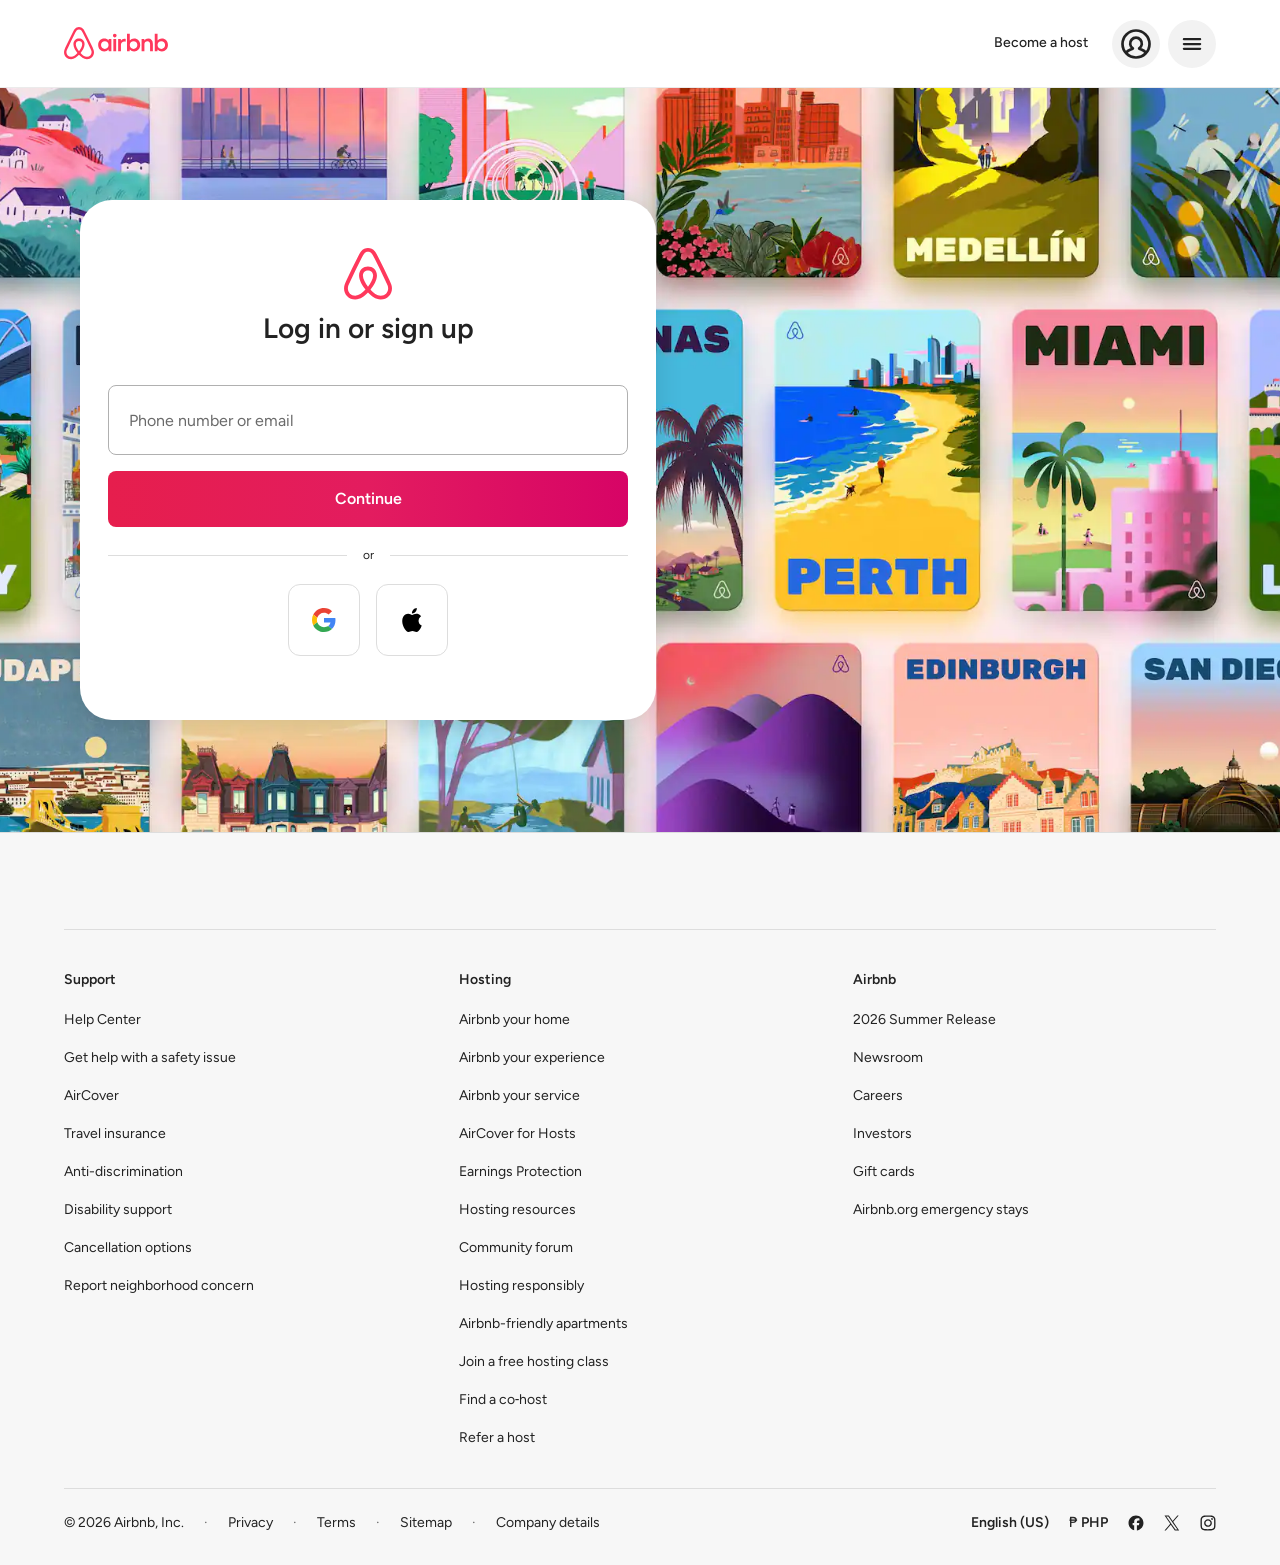
==== views/login.html @ 567bbfa2 "done clone" ====
<!DOCTYPE html>
<html lang="en">
<head>
    <meta charset="UTF-8">
    <meta name="viewport" content="width=device-width, initial-scale=1.0">
    <title>Log In / Sign Up - Airbnb</title>
    <link rel="preconnect" href="https://fonts.googleapis.com">
    <link rel="preconnect" href="https://fonts.gstatic.com" crossorigin>
    <link href="https://fonts.googleapis.com/css2?family=Figtree:wght@400;500;600;700&display=swap" rel="stylesheet">
    <link rel="icon" type="image/png" href="/public/assets/images/tab_icon.png">
    <link rel="stylesheet" href="/public/css/main.css">
    <link rel="stylesheet" href="/public/css/login/login.css">
    <link rel="stylesheet" href="/public/css/footer/footer.css">
</head>
<body class="login_page">
    <svg width="0" height="0" style="position:absolute" aria-hidden="true">
        <defs>
            <path id="airbnb-path" d="M1494.71 456.953C1458.28 412.178 1408.46 389.892 1349.68 389.892C1233.51 389.892 1146.18 481.906 1146.18 605.892C1146.18 729.877 1233.51 821.892 1349.68 821.892C1408.46 821.892 1458.28 799.605 1494.71 754.83L1500.95 810.195H1589.84V401.588H1500.95L1494.71 456.953ZM1369.18 736.895C1295.33 736.895 1242.08 683.41 1242.08 605.892C1242.08 528.373 1295.33 474.888 1369.18 474.888C1443.02 474.888 1495.49 529.153 1495.49 605.892C1495.49 682.63 1443.8 736.895 1369.18 736.895ZM1656.11 810.195H1750.46V401.588H1656.11V810.195ZM948.912 666.715C875.618 506.859 795.308 344.664 713.438 184.809C698.623 155.177 670.554 98.2527 645.603 67.8412C609.736 24.1733 556.715 0.779785 502.915 0.779785C449.115 0.779785 396.094 24.1733 360.227 67.8412C335.277 98.2527 307.207 155.177 292.392 184.809C210.522 344.664 130.212 506.859 56.9187 666.715C47.5621 687.769 24.9504 737.675 16.3736 760.289C6.2373 787.581 0.779297 817.213 0.779297 846.845C0.779297 975.509 101.362 1079.22 235.473 1079.22C346.193 1079.22 434.3 1008.26 502.915 934.18C571.53 1008.26 659.638 1079.22 770.357 1079.22C904.468 1079.22 1005.83 975.509 1005.83 846.845C1005.83 817.213 999.593 787.581 989.457 760.289C980.88 737.675 958.268 687.769 948.912 666.715ZM502.915 810.195C447.555 738.455 396.094 649.56 396.094 577.819C396.094 506.079 446.776 470.209 502.915 470.209C559.055 470.209 610.516 508.419 610.516 577.819C610.516 647.22 558.275 738.455 502.915 810.195ZM770.357 998.902C688.362 998.902 618.032 941.557 555.741 872.656C619.966 792.541 690.826 679.121 690.826 577.819C690.826 458.513 598.04 389.892 502.915 389.892C407.79 389.892 315.784 458.513 315.784 577.819C315.784 679.098 386.145 792.478 450.144 872.593C387.845 941.526 317.491 998.902 235.473 998.902C146.586 998.902 81.0898 931.061 81.0898 846.845C81.0898 826.57 84.2087 807.856 91.2261 788.361C98.2436 770.426 120.855 720.52 130.212 701.025C203.505 541.17 282.256 380.534 364.126 220.679C378.941 191.047 403.891 141.921 422.605 119.307C442.877 94.3538 470.947 81.0975 502.915 81.0975C534.883 81.0975 562.953 94.3538 583.226 119.307C601.939 141.921 626.89 191.047 641.704 220.679C723.574 380.534 802.325 541.17 875.618 701.025C884.975 720.52 907.587 770.426 914.604 788.361C921.622 807.856 925.52 826.57 925.52 846.845C925.52 931.061 859.244 998.902 770.357 998.902ZM3285.71 389.892C3226.91 389.892 3175.97 413.098 3139.91 456.953V226.917H3045.56V810.195H3134.45L3140.69 754.83C3177.12 799.605 3226.94 821.892 3285.71 821.892C3401.89 821.892 3489.22 729.877 3489.22 605.892C3489.22 481.906 3401.89 389.892 3285.71 389.892ZM3266.22 736.895C3191.6 736.895 3139.91 682.63 3139.91 605.892C3139.91 529.153 3191.6 474.888 3266.22 474.888C3340.85 474.888 3393.32 528.373 3393.32 605.892C3393.32 683.41 3340.07 736.895 3266.22 736.895ZM2827.24 389.892C2766.15 389.892 2723.56 418.182 2699.37 456.953L2693.13 401.588H2604.24V810.195H2698.59V573.921C2698.59 516.217 2741.47 474.888 2800.73 474.888C2856.87 474.888 2888.84 513.097 2888.84 578.599V810.195H2983.19V566.903C2983.19 457.733 2923.15 389.892 2827.24 389.892ZM1911.86 460.072L1905.62 401.588H1816.73V810.195H1911.08V604.332C1911.08 532.592 1954.74 486.585 2027.26 486.585C2042.85 486.585 2058.44 488.144 2070.92 492.043V401.588C2059.22 396.91 2044.41 395.35 2028.04 395.35C1978.58 395.35 1936.66 421.177 1911.86 460.072ZM2353.96 389.892C2295.15 389.892 2244.21 413.098 2208.15 456.953V226.917H2113.8V810.195H2202.69L2208.93 754.83C2245.36 799.605 2295.18 821.892 2353.96 821.892C2470.13 821.892 2557.46 729.877 2557.46 605.892C2557.46 481.906 2470.13 389.892 2353.96 389.892ZM2334.46 736.895C2259.84 736.895 2208.15 682.63 2208.15 605.892C2208.15 529.153 2259.84 474.888 2334.46 474.888C2409.09 474.888 2461.56 528.373 2461.56 605.892C2461.56 683.41 2408.31 736.895 2334.46 736.895ZM1703.28 226.917C1669.48 226.917 1642.08 254.326 1642.08 288.13C1642.08 321.934 1669.48 349.343 1703.28 349.343C1737.09 349.343 1764.49 321.934 1764.49 288.13C1764.49 254.326 1737.09 226.917 1703.28 226.917Z" fill="currentColor"/>
        </defs>
    </svg>

    <header class="login_header">
        <a class="login_logo" href="/index.html" aria-label="Airbnb home">
            <svg viewBox="0 0 3490 1080"><use href="#airbnb-path"/></svg>
        </a>
        <div class="login_right">
            <a class="login_host" href="login.html">Become a host</a>
            <button class="login_icon" type="button" aria-label="Profile">
                <svg viewBox="0 0 32 32" role="img">
                    <circle cx="16" cy="16" r="16" fill="#F2F2F2"/>
                    <g fill="none" stroke="#222222" stroke-width="1.8" stroke-linecap="round" stroke-linejoin="round">
                        <circle cx="16" cy="16" r="9"/>
                        <path d="M9.6 21.6C10.6 20.3 12.3 19.9 13.9 19A3.9 3.9 0 1 1 18.1 19C19.7 19.9 21.4 20.3 22.4 21.6"/>
                    </g>
                </svg>
            </button>
            <button class="login_icon" type="button" aria-label="Menu">
                <svg viewBox="0 0 32 32" role="img">
                    <circle cx="16" cy="16" r="16" fill="#F2F2F2"/>
                    <g stroke="#222222" stroke-width="1.5" stroke-linecap="round">
                        <line x1="10.6" y1="12.8" x2="21.4" y2="12.8"/>
                        <line x1="10.6" y1="16" x2="21.4" y2="16"/>
                        <line x1="10.6" y1="19.2" x2="21.4" y2="19.2"/>
                    </g>
                </svg>
            </button>
        </div>
    </header>

    <main class="login_stage">
        <section class="login_card">
            <svg class="login_mark" viewBox="0 0 1006 1080" aria-hidden="true"><use href="#airbnb-path"/></svg>
            <h1 class="login_title">Log in or sign up</h1>

            <form class="login_form" novalidate>
                <label class="login_field">
                    <input class="login_input" type="text" name="identifier" placeholder="Phone number or email" autocomplete="username">
                    <span class="login_error" role="alert"></span>
                </label>
                <button class="login_continue" type="submit">Continue</button>
            </form>

            <div class="login_or"><span>or</span></div>

            <div class="login_social">
                <button class="login_provider" type="button" aria-label="Continue with Google">
                    <svg viewBox="0 0 48 48" aria-hidden="true">
                        <path fill="#EA4335" d="M24 9.5c3.54 0 6.71 1.22 9.21 3.6l6.85-6.85C35.9 2.38 30.47 0 24 0 14.62 0 6.51 5.38 2.56 13.22l7.98 6.19C12.43 13.72 17.74 9.5 24 9.5z"/>
                        <path fill="#4285F4" d="M46.98 24.55c0-1.57-.15-3.09-.38-4.55H24v9.02h12.94c-.58 2.96-2.26 5.48-4.78 7.18l7.73 6c4.51-4.18 7.09-10.36 7.09-17.65z"/>
                        <path fill="#FBBC05" d="M10.53 28.59c-.48-1.45-.76-2.99-.76-4.59s.27-3.14.76-4.59l-7.98-6.19C.92 16.46 0 20.12 0 24c0 3.88.92 7.54 2.56 10.78l7.97-6.19z"/>
                        <path fill="#34A853" d="M24 48c6.48 0 11.93-2.13 15.89-5.81l-7.73-6c-2.15 1.45-4.92 2.3-8.16 2.3-6.26 0-11.57-4.22-13.47-9.91l-7.98 6.19C6.51 42.62 14.62 48 24 48z"/>
                    </svg>
                </button>
                <button class="login_provider" type="button" aria-label="Continue with Apple">
                    <svg viewBox="0 0 24 24" aria-hidden="true">
                        <path fill="#000000" d="M12.152 6.896c-.948 0-2.415-1.078-3.96-1.04-2.04.027-3.91 1.183-4.961 3.014-2.117 3.675-.546 9.103 1.519 12.09 1.013 1.454 2.208 3.09 3.792 3.039 1.52-.065 2.09-.987 3.935-.987 1.831 0 2.35.987 3.96.948 1.637-.026 2.676-1.48 3.676-2.948 1.156-1.688 1.636-3.325 1.662-3.415-.039-.013-3.182-1.221-3.22-4.857-.026-3.04 2.48-4.494 2.597-4.559-1.429-2.09-3.623-2.324-4.39-2.376-2-.156-3.675 1.09-4.61 1.09zM15.53 3.83c.843-1.012 1.4-2.427 1.245-3.83-1.207.052-2.662.805-3.532 1.818-.78.896-1.454 2.338-1.273 3.714 1.338.104 2.715-.688 3.559-1.701"/>
                    </svg>
                </button>
            </div>
        </section>
    </main>

    <div data-include="/views/footer2.html"></div>

    <script src="/public/js/login.js"></script>
    <script src="/public/js/footer.js"></script>
</body>
</html>
---- public/css/main.css ----
:root {
    --palette-grey0: #FFFFFF;
    --page-max-width: 1760px;
    --page-gutter: clamp(1.5rem, 5vw, 5rem);
}

body {
    overflow-anchor: none;
}

.container,
.places {
    width: 100%;
    max-width: var(--page-max-width);
    margin-inline: auto;
    padding-inline: var(--page-gutter);
}

* {
    box-sizing: border-box;
    margin: 0;
    padding: 0;
}

body {
    font-family: "Figtree", -apple-system, BlinkMacSystemFont, "Segoe UI", Roboto, sans-serif;
    font-size: 0.875rem;
    line-height: 1.43;
    color: #222222;
    background-color: #fff;
    margin: 0;
    -webkit-font-smoothing: antialiased;
    -moz-osx-font-smoothing: grayscale;
    font-synthesis: none;
}

.logo {
    flex: 1 1 0;
    display: flex;
    justify-content: flex-start;
}

.logo svg {
    width: 6.5rem;
    height: auto;
    color: #FF385C;
}

.btn {
    outline: none;
    appearance: none;
    border: none;
    background: none;
    cursor: pointer;
    font-size: 0.875rem;
    font-weight: 500;
}
---- public/css/login/login.css ----
.login_page {
    min-height: 100vh;
    display: flex;
    flex-direction: column;
    background: #ffffff;
}

.login_header {
    position: sticky;
    top: 0;
    z-index: 10;
    display: flex;
    align-items: center;
    justify-content: space-between;
    height: 5.5rem;
    background: #ffffff;
    border-bottom: 1px solid #ebebeb;
    padding-inline: max(
        var(--page-gutter),
        calc((100% - var(--page-max-width)) / 2 + var(--page-gutter))
    );
}

.login_logo {
    display: block;
    color: #ff385c;
}

.login_logo svg {
    display: block;
    width: 6.5rem;
    height: auto;
}

.login_right {
    display: flex;
    align-items: center;
    gap: 0.5rem;
}

.login_host {
    padding: 0.75rem 1rem;
    border-radius: 999px;
    color: #222222;
    font-size: 0.875rem;
    font-weight: 500;
    text-decoration: none;
}

.login_host:hover {
    background: #f7f7f7;
}

.login_icon {
    display: block;
    width: 3rem;
    height: 3rem;
    padding: 0;
    border: none;
    border-radius: 50%;
    background: none;
    cursor: pointer;
}

.login_icon svg {
    display: block;
    width: 100%;
    height: 100%;
}

.login_stage {
    place-items: center;
    padding: 7rem 5rem;
    background: url("../../assets/images/bg.webp") center / cover no-repeat;
}

.login_card {
    width: 100%;
    max-width: 36rem;
    padding: 3rem 1.75rem 4rem;
    border-radius: 2rem;
    background: #ffffff;
    box-shadow: 0 8px 28px rgba(0, 0, 0, 0.12);
    text-align: center;
}

.login_mark {
    display: block;
    width: 3rem;
    height: auto;
    margin: 0 auto;
    color: #ff385c;
}

.login_title {
    margin: 0.75rem 0 2.5rem;
    color: #222222;
    font-size: 1.75rem;
    font-weight: 600;
    line-height: 1.2;
}

.login_field {
    display: block;
    text-align: left;
}

.login_input {
    width: 100%;
    height: 4.375rem;
    padding: 0 1.25rem;
    border: 1px solid #b0b0b0;
    border-radius: 0.5rem;
    background: #ffffff;
    color: #222222;
    font: inherit;
    font-size: 1rem;
    outline: none;
}

.login_input::placeholder {
    color: #6a6a6a;
}

.login_input:focus {
    border-color: #222222;
    box-shadow: 0 0 0 1px #222222;
}

.login_error {
    display: none;
    margin-top: 0.5rem;
    color: #c13515;
    font-size: 0.75rem;
}

.login_field.invalid .login_input {
    border-color: #c13515;
    box-shadow: 0 0 0 1px #c13515;
    background: #fff8f6;
}

.login_field.invalid .login_error {
    display: block;
}

.login_continue {
    width: 100%;
    height: 3.5rem;
    margin-top: 1rem;
    border: none;
    border-radius: 0.5rem;
    background: linear-gradient(to right, #e61e4d 0%, #e31c5f 50%, #d70466 100%);
    color: #ffffff;
    font: inherit;
    font-size: 1rem;
    font-weight: 600;
    cursor: pointer;
    transition: transform 0.1s ease;
}

.login_continue:active {
    transform: scale(0.98);
}

.login_or {
    display: flex;
    align-items: center;
    gap: 1rem;
    margin: 1.25rem 0;
    color: #222222;
    font-size: 0.75rem;
}

.login_or::before,
.login_or::after {
    content: "";
    flex: 1;
    height: 1px;
    background: #dddddd;
}

.login_social {
    display: flex;
    justify-content: center;
    gap: 1rem;
}

.login_provider {
    display: grid;
    place-items: center;
    width: 4.5rem;
    height: 4.5rem;
    border: 1px solid #dddddd;
    border-radius: 0.75rem;
    background: #ffffff;
    cursor: pointer;
    transition: background 0.15s ease, border-color 0.15s ease;
}

.login_provider:hover {
    background: #f7f7f7;
    border-color: #222222;
}

.login_provider svg {
    width: 1.5rem;
    height: 1.5rem;
}

@media (max-width: 600px) {
    .login_card {
        padding: 2rem 1.25rem 2.5rem;
        border-radius: 1.5rem;
    }

    .login_host {
        display: none;
    }
}
---- public/css/footer/footer.css ----
.footer {
    background: #f7f7f7;
    border-top: 1px solid #dddddd;
    color: #222222;
    padding-block: 3rem 2rem;
    padding-inline: max(
        var(--page-gutter),
        calc((100% - var(--page-max-width)) / 2 + var(--page-gutter))
    );
}

.footer a {
    color: inherit;
    text-decoration: none;
}

.footer a:hover {
    text-decoration: underline;
}

.footer_heading {
    font-size: 1.375rem;
    font-weight: 600;
    line-height: 1.25;
    margin-bottom: 1.25rem;
}

.footer_tabs {
    display: flex;
    gap: 2rem;
    border-bottom: 1px solid #dddddd;
    overflow-x: auto;
    scrollbar-width: none;
}

.footer_tabs::-webkit-scrollbar {
    display: none;
}

.footer_tab {
    flex: none;
    appearance: none;
    background: none;
    border: none;
    border-bottom: 2px solid transparent;
    margin-bottom: -1px;
    padding: 0.75rem 0;
    font: inherit;
    font-weight: 500;
    color: #6a6a6a;
    cursor: pointer;
    white-space: nowrap;
    transition: color 0.15s ease, border-color 0.15s ease;
}

.footer_tab:hover {
    color: #222222;
}

.footer_tab.active {
    color: #222222;
    font-weight: 600;
    border-bottom-color: #222222;
}

.footer_grid {
    display: grid;
    grid-template-columns: repeat(6, minmax(0, 1fr));
    gap: 1.5rem 1rem;
    list-style: none;
    padding-top: 1.75rem;
}

.footer_place {
    display: flex;
    flex-direction: column;
}

.footer_place_title {
    font-weight: 600;
    color: #222222;
}

.footer_place_type {
    color: #6a6a6a;
}

.footer_more {
    display: inline-flex;
    align-items: center;
    gap: 0.375rem;
    appearance: none;
    background: none;
    border: none;
    padding: 0;
    font: inherit;
    font-weight: 600;
    color: #222222;
    cursor: pointer;
}

.footer_more svg {
    width: 0.75rem;
    height: 0.75rem;
    transition: transform 0.2s ease;
}

.footer_more.expanded svg {
    transform: rotate(180deg);
}

.footer_links {
    display: grid;
    grid-template-columns: repeat(3, minmax(0, 1fr));
    gap: 2rem;
    margin-top: 3rem;
    padding-top: 2.5rem;
    border-top: 1px solid #dddddd;
}

.footer_column h3 {
    font-size: 0.875rem;
    font-weight: 600;
    margin-bottom: 1.25rem;
}

.footer_column ul {
    display: flex;
    flex-direction: column;
    gap: 1.125rem;
    list-style: none;
}

.footer_bottom {
    display: flex;
    flex-wrap: wrap;
    justify-content: space-between;
    align-items: center;
    gap: 1rem;
    margin-top: 2.5rem;
    padding-top: 1.5rem;
    border-top: 1px solid #dddddd;
}

.footer_legal,
.footer_locale {
    display: flex;
    flex-wrap: wrap;
    align-items: center;
    gap: 0.5rem 1.25rem;
}

.footer_legal > * + *::before {
    content: "\00b7";
    margin-right: 1.25rem;
    color: #6a6a6a;
}

.footer_locale a {
    font-weight: 600;
}

@media (max-width: 1200px) {
    .footer_grid {
        grid-template-columns: repeat(4, minmax(0, 1fr));
    }
}

@media (max-width: 900px) {
    .footer_grid {
        grid-template-columns: repeat(3, minmax(0, 1fr));
    }

    .footer_links {
        grid-template-columns: repeat(2, minmax(0, 1fr));
    }
}

@media (max-width: 600px) {
    .footer_grid {
        grid-template-columns: repeat(2, minmax(0, 1fr));
    }

    .footer_links {
        grid-template-columns: 1fr;
    }
}
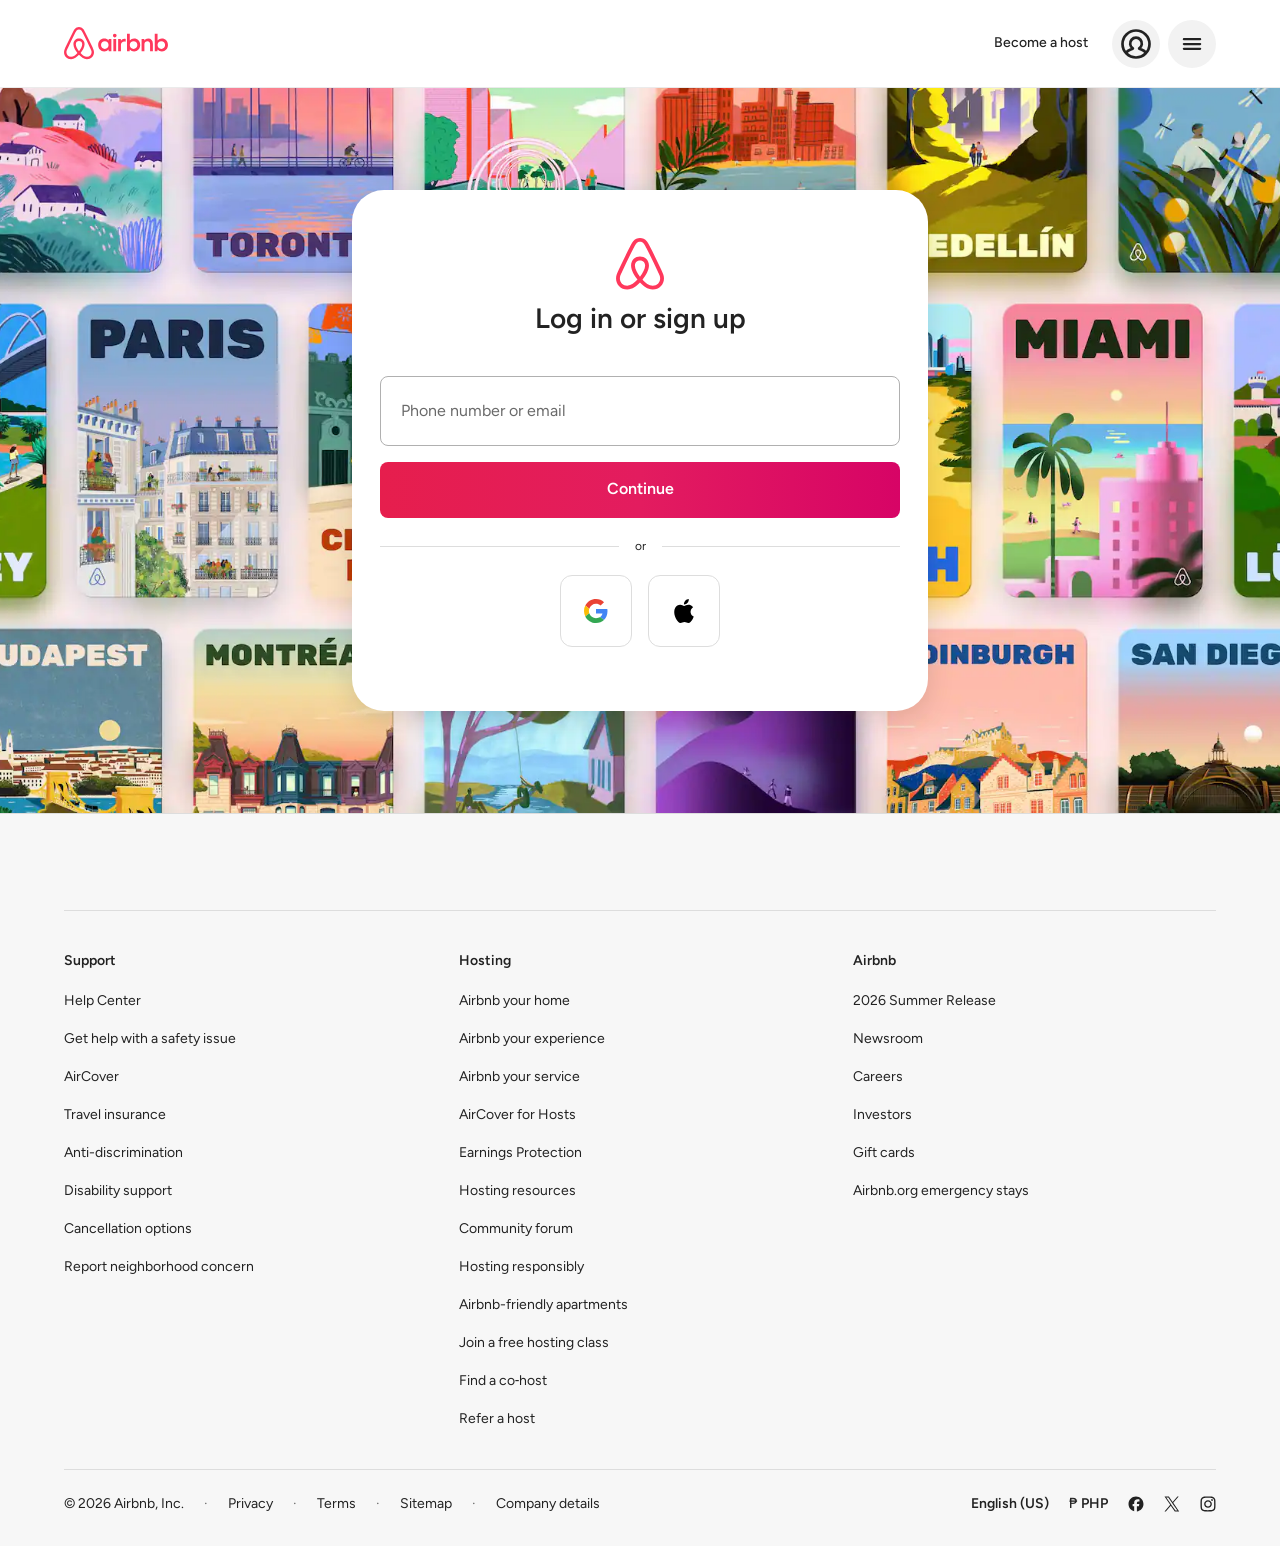
==== commit 327acf6f: "done clone" ====
--- a/views/login.html
+++ b/views/login.html
@@ -11,6 +11,7 @@
     <link rel="stylesheet" href="/public/css/main.css">
     <link rel="stylesheet" href="/public/css/login/login.css">
     <link rel="stylesheet" href="/public/css/footer/footer.css">
+    <link rel="stylesheet" href="/public/css/navbar/mobile.css">
 </head>
 <body class="login_page">
     <svg width="0" height="0" style="position:absolute" aria-hidden="true">
@@ -81,6 +82,31 @@
     </main>
 
     <div data-include="/views/footer2.html"></div>
+    
+
+    <nav class="bottom_bar" aria-label="Main">
+        <a class="bottom_item" href="/index.html">
+            <svg viewBox="0 0 32 32" fill="none" stroke="currentColor" stroke-width="2.5" stroke-linecap="round" aria-hidden="true">
+                <circle cx="14" cy="14" r="9"/>
+                <line x1="21" y1="21" x2="28" y2="28"/>
+            </svg>
+            <span>Explore</span>
+        </a>
+        <button class="bottom_item" type="button">
+            <svg viewBox="0 0 32 32" fill="none" stroke="currentColor" stroke-width="2.5" stroke-linejoin="round" aria-hidden="true">
+                <path d="M16 28C7 21 3 16.5 3 11.5 3 7.9 5.7 5 9.2 5c2.8 0 5.1 1.6 6.8 4 1.7-2.4 4-4 6.8-4C26.3 5 29 7.9 29 11.5c0 5-4 9.5-13 16.5z"/>
+            </svg>
+            <span>Wishlists</span>
+        </button>
+        <a class="bottom_item active" href="/views/login.html">
+            <svg viewBox="0 0 32 32" fill="none" stroke="currentColor" stroke-width="2.5" stroke-linecap="round" stroke-linejoin="round" aria-hidden="true">
+                <circle cx="16" cy="16" r="12"/>
+                <circle cx="16" cy="13" r="4"/>
+                <path d="M8 25c1.5-3 4.4-4.5 8-4.5s6.5 1.5 8 4.5"/>
+            </svg>
+            <span>Log in</span>
+        </a>
+    </nav>
 
     <script src="/public/js/login.js"></script>
     <script src="/public/js/footer.js"></script>
--- a/public/css/login/login.css
+++ b/public/css/login/login.css
@@ -69,37 +69,38 @@
 }
 
 .login_stage {
+    display: grid;
     place-items: center;
-    padding: 7rem 5rem;
+    padding: clamp(2rem, 8vw, 7rem) clamp(1rem, 5vw, 5rem);
     background: url("../../assets/images/bg.webp") center / cover no-repeat;
 }
 
 .login_card {
     width: 100%;
     max-width: 36rem;
-    padding: 3rem 1.75rem 4rem;
-    border-radius: 2rem;
+    padding: clamp(2rem, 5vw, 3rem) clamp(1.25rem, 4vw, 1.75rem) clamp(2.5rem, 6vw, 4rem);
+    border-radius: clamp(1.5rem, 4vw, 2rem);
     background: #ffffff;
     box-shadow: 0 8px 28px rgba(0, 0, 0, 0.12);
     text-align: center;
 }
 
+.login_title {
+    margin: 0.75rem 0 clamp(1.5rem, 4vw, 2.5rem);
+    color: #222222;
+    font-size: clamp(1.25rem, 4vw, 1.75rem);
+    font-weight: 600;
+    line-height: 1.2;
+}
+
 .login_mark {
     display: block;
-    width: 3rem;
+    width: clamp(2.5rem, 6vw, 3rem);
     height: auto;
     margin: 0 auto;
     color: #ff385c;
 }
 
-.login_title {
-    margin: 0.75rem 0 2.5rem;
-    color: #222222;
-    font-size: 1.75rem;
-    font-weight: 600;
-    line-height: 1.2;
-}
-
 .login_field {
     display: block;
     text-align: left;
@@ -107,14 +108,14 @@
 
 .login_input {
     width: 100%;
-    height: 4.375rem;
+    height: clamp(3.5rem, 8vw, 4.375rem);
     padding: 0 1.25rem;
     border: 1px solid #b0b0b0;
     border-radius: 0.5rem;
     background: #ffffff;
     color: #222222;
     font: inherit;
-    font-size: 1rem;
+    font-size: clamp(0.875rem, 2vw, 1rem);
     outline: none;
 }
 
@@ -146,7 +147,7 @@
 
 .login_continue {
     width: 100%;
-    height: 3.5rem;
+    height: clamp(3rem, 7vw, 3.5rem);
     margin-top: 1rem;
     border: none;
     border-radius: 0.5rem;
@@ -189,8 +190,8 @@
 .login_provider {
     display: grid;
     place-items: center;
-    width: 4.5rem;
-    height: 4.5rem;
+    width: clamp(3.5rem, 8vw, 4.5rem);
+    height: clamp(3.5rem, 8vw, 4.5rem);
     border: 1px solid #dddddd;
     border-radius: 0.75rem;
     background: #ffffff;
@@ -208,13 +209,20 @@
     height: 1.5rem;
 }
 
-@media (max-width: 600px) {
-    .login_card {
-        padding: 2rem 1.25rem 2.5rem;
-        border-radius: 1.5rem;
-    }
-
-    .login_host {
+@media (max-width: 500px) {
+    .login_header {
         display: none;
     }
+
+    .login_stage {
+        align-items: start;
+        padding: 0;
+        background: #ffffff;
+    }
+
+    .login_card {
+        max-width: 100%;
+        border-radius: 0;
+        box-shadow: none;
+    }
 }
--- a/public/css/navbar/mobile.css
+++ b/public/css/navbar/mobile.css
@@ -0,0 +1,135 @@
+.mobile_search,
+.bottom_bar {
+    display: none;
+}
+
+@media (max-width: 500px) {
+    body {
+        padding-bottom: 4rem;
+    }
+
+    .navbar {
+        background: #ffffff;
+        border-bottom: 1px solid #ebebeb;
+        padding-inline: 1rem;
+    }
+
+    .top-navbar {
+        flex-wrap: wrap;
+        gap: 0.75rem;
+        margin-top: 0;
+        padding-block: 0.75rem;
+    }
+
+    .logo,
+    .right_buttons,
+    .hero .compact_search,
+    .hero .below_selections,
+    .nav_indicator {
+        display: none;
+    }
+
+    .mobile_search {
+        order: 1;
+        flex: 0 0 100%;
+        display: flex;
+        align-items: center;
+        justify-content: center;
+        gap: 0.5rem;
+        height: 3rem;
+        border: 1px solid #dddddd;
+        border-radius: 999px;
+        background: #ffffff;
+        color: #222222;
+        font: inherit;
+        font-size: 0.875rem;
+        font-weight: 600;
+        box-shadow: 0 2px 8px rgba(0, 0, 0, 0.1);
+        cursor: pointer;
+    }
+
+    .mobile_search svg {
+        width: 0.875rem;
+        height: 0.875rem;
+    }
+
+    .hero .nav_buttons,
+    .hero.scrolled .nav_buttons {
+        order: 2;
+        flex: 0 0 100%;
+        min-width: 0;
+        display: flex;
+        flex-wrap: nowrap;
+        justify-content: flex-start;
+        gap: 0.5rem;
+        overflow-x: auto;
+        scrollbar-width: none;
+        opacity: 1;
+        visibility: visible;
+        pointer-events: auto;
+        transform: none;
+    }
+
+    .nav_button {
+        flex: none;
+    }
+
+    .nav_tab {
+        display: inline-flex;
+        flex-direction: row;
+        align-items: center;
+        gap: 0.25rem;
+        padding: 0.375rem 0.75rem 0.375rem 0.5rem;
+        border: 1px solid #dddddd;
+        border-radius: 999px;
+        background: #ffffff;
+        font-size: 0.75rem;
+        font-weight: 500;
+        white-space: nowrap;
+    }
+
+    .nav_tab.active {
+        background: #f2f2f2;
+        border-color: #222222;
+    }
+
+    .bottom_bar {
+        position: fixed;
+        inset: auto 0 0 0;
+        z-index: 1000;
+        display: flex;
+        justify-content: center;
+        align-items: center;
+        height: 4rem;
+        padding-bottom: env(safe-area-inset-bottom, 0px);
+        background: #ffffff;
+        border-top: 1px solid #ebebeb;
+    }
+
+    .bottom_item {
+        flex: none;
+        width: 4.5rem;
+        display: flex;
+        flex-direction: column;
+        align-items: center;
+        gap: 0.25rem;
+        padding: 0.5rem 0;
+        border: none;
+        background: none;
+        color: #6a6a6a;
+        font: inherit;
+        font-size: 0.6875rem;
+        font-weight: 500;
+        text-decoration: none;
+        cursor: pointer;
+    }
+
+    .bottom_item svg {
+        width: 1.5rem;
+        height: 1.5rem;
+    }
+
+    .bottom_item.active {
+        color: #ff385c;
+    }
+}
